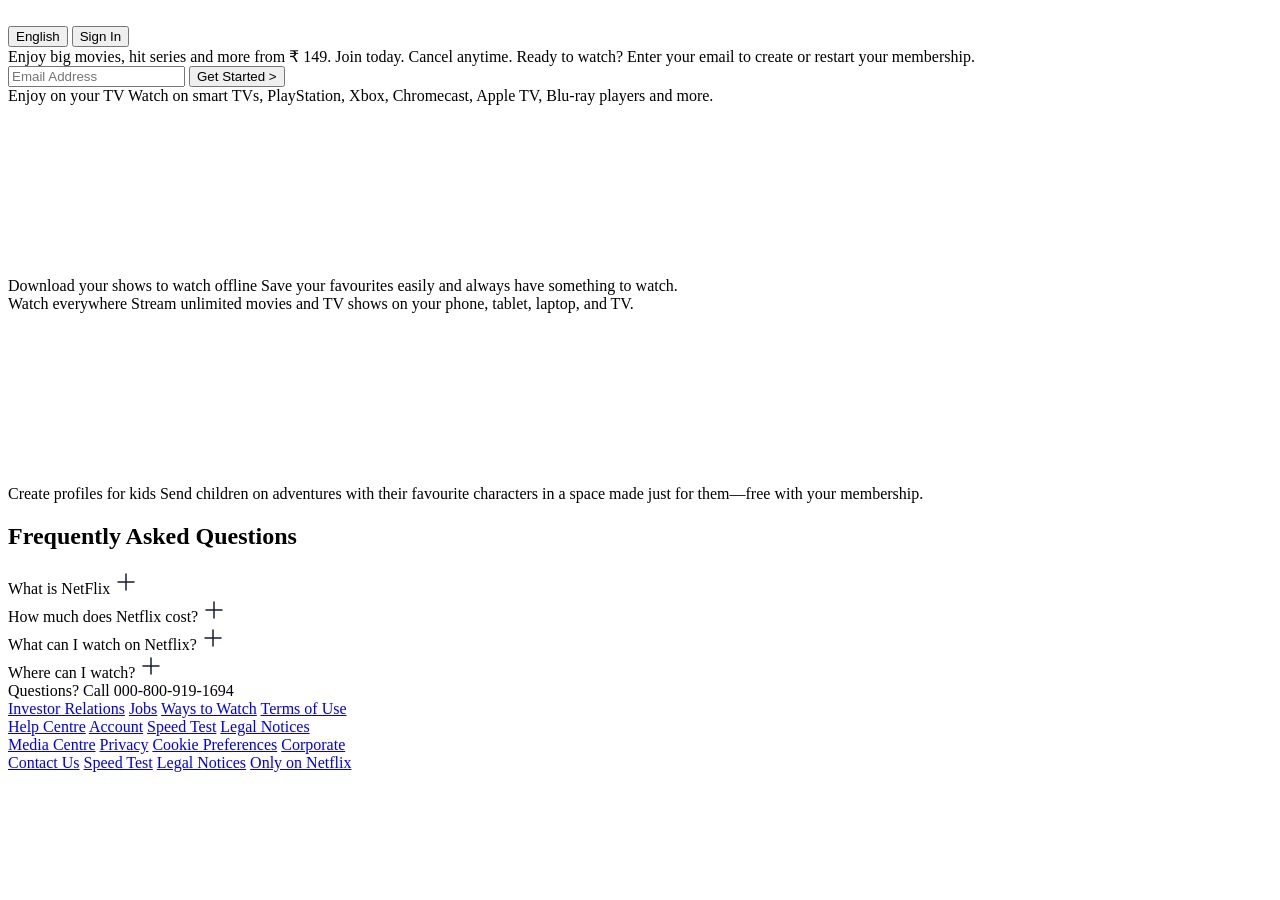
==== index.html @ dae77a24 "Add files via upload" ====
<!DOCTYPE html>
<html lang="en">

<head>
    <meta charset="UTF-8">
    <meta name="viewport" content="width=device-width, initial-scale=1.0">
    <title>Netflix India – Watch TV Shows Online, Watch Movies Online</title>
    <link rel="stylesheet" href="styles.css">
</head>

<body>

    <div class="main">
        <nav>
            <span><img width="53" src="logo.svg" alt=""></span>
            <div>
                <button class="btn">English</button>
                <button class="btn btn-red-sm">Sign In</button>
            </div>
        </nav>
        <div class="box">
        </div>
        <div class="hero">
            <span>Enjoy big movies, hit series and more from ₹ 149.</span>
            <span>Join today. Cancel anytime.</span>
            <span>Ready to watch? Enter your email to create or restart your membership.</span>
            <div class="hero-buttons">
                <input type="text" placeholder="Email Address">
                <button class="btn btn-red">Get Started &gt;</button>
            </div>
        </div>

        <div class="separation"></div>

    </div>

    <section class="first">
        <div>
            <span>Enjoy on your TV</span>
            <span>Watch on smart TVs, PlayStation, Xbox, Chromecast, Apple TV, Blu-ray players and more.</span>
        </div>

        <div class="secImg">
            <img src="https://assets.nflxext.com/ffe/siteui/acquisition/ourStory/fuji/desktop/tv.png" alt="">
            <video src="https://assets.nflxext.com/ffe/siteui/acquisition/ourStory/fuji/desktop/video-tv-in-0819.m4v"
                autoplay loop muted></video>
        </div>
    </section>
    <div class="separation"></div>

    <section class="first second">

        <div class="secImg">
            <img src="https://assets.nflxext.com/ffe/siteui/acquisition/ourStory/fuji/desktop/mobile-0819.jpg" alt="">

        </div>
        <div>
            <span>Download your shows to watch offline</span>
            <span>Save your favourites easily and always have something to watch.</span>
        </div>
    </section>

    <div class="separation"></div>
    <section class="first third">
        <div>
            <span>Watch everywhere</span>
            <span>Stream unlimited movies and TV shows on your phone, tablet, laptop, and TV.</span>
        </div>

        <div class="secImg">
            <img src="https://assets.nflxext.com/ffe/siteui/acquisition/ourStory/fuji/desktop/tv.png" alt="">
            <video src="https://assets.nflxext.com/ffe/siteui/acquisition/ourStory/fuji/desktop/video-devices-in.m4v"
                autoplay loop muted></video>
        </div>
    </section>
    <div class="separation"></div>


    <section class="first second">

        <div class="secImg">
            <img src="https://occ-0-2849-3646.1.nflxso.net/dnm/api/v6/19OhWN2dO19C9txTON9tvTFtefw/AAAABVr8nYuAg0xDpXDv0VI9HUoH7r2aGp4TKRCsKNQrMwxzTtr-NlwOHeS8bCI2oeZddmu3nMYr3j9MjYhHyjBASb1FaOGYZNYvPBCL.png?r=54d"
                alt="">

        </div>
        <div>
            <span>Create profiles for kids</span>
            <span>Send children on adventures with their favourite characters in a space made just for them—free with
                your membership.</span>
        </div>
    </section>

    <div class="separation"></div>

    <section class="faq">
        <h2>Frequently Asked Questions</h2>
        <div class="faqbox">
            <span>What is NetFlix</span>
            <svg width="24" height="24" viewBox="0 0 24 24" fill="white" xmlns="http://www.w3.org/2000/svg">
                <path d="M12 4V20" stroke="#141B34" stroke-width="1.5" stroke-linecap="round" stroke-linejoin="round" />
                <path d="M4 12H20" stroke="#141B34" stroke-width="1.5" stroke-linecap="round" stroke-linejoin="round" />
            </svg>

        </div>
        <div class="faqbox">
            <span>How much does Netflix cost?</span>
            <svg width="24" height="24" viewBox="0 0 24 24" fill="white" xmlns="http://www.w3.org/2000/svg">
                <path d="M12 4V20" stroke="#141B34" stroke-width="1.5" stroke-linecap="round" stroke-linejoin="round" />
                <path d="M4 12H20" stroke="#141B34" stroke-width="1.5" stroke-linecap="round" stroke-linejoin="round" />
            </svg>

        </div>
        <div class="faqbox">
            <span>What can I watch on Netflix?</span>
            <svg width="24" height="24" viewBox="0 0 24 24" fill="white" xmlns="http://www.w3.org/2000/svg">
                <path d="M12 4V20" stroke="#141B34" stroke-width="1.5" stroke-linecap="round" stroke-linejoin="round" />
                <path d="M4 12H20" stroke="#141B34" stroke-width="1.5" stroke-linecap="round" stroke-linejoin="round" />
            </svg>

        </div>
        <div class="faqbox">
            <span>Where can I watch?</span>
            <svg width="24" height="24" viewBox="0 0 24 24" fill="white" xmlns="http://www.w3.org/2000/svg">
                <path d="M12 4V20" stroke="#141B34" stroke-width="1.5" stroke-linecap="round" stroke-linejoin="round" />
                <path d="M4 12H20" stroke="#141B34" stroke-width="1.5" stroke-linecap="round" stroke-linejoin="round" />
            </svg>

        </div>
    </section>
    <div class="separation"></div>

    <footer>
        <div class="questions">
            Questions? Call 000-800-919-1694
        </div>
        <div class="footer">
            <div class="footer-item"> 
                <a href="faq">Investor Relations</a>
                <a href="faq">Jobs</a>
                <a href="faq">Ways to Watch</a>
                <a href="faq">Terms of Use</a>
            </div>

            <div class="footer-item"> 
                <a href="faq">Help Centre</a>
                <a href="faq">Account</a>
                <a href="faq">Speed Test</a>
                <a href="faq">Legal Notices</a>
            </div>
            <div class="footer-item">
                <a href="faq">Media Centre</a>
                <a href="faq">Privacy</a>
                <a href="faq">Cookie Preferences</a> 
                <a href="faq">Corporate</a>
            </div>

            <div class="footer-item">
                <a href="faq">Contact Us</a>
                <a href="faq">Speed Test</a> 
                <a href="faq">Legal Notices</a> 
                <a href="faq">Only on Netflix</a>
            </div>
        </div>
    </footer>
</body>

</html>
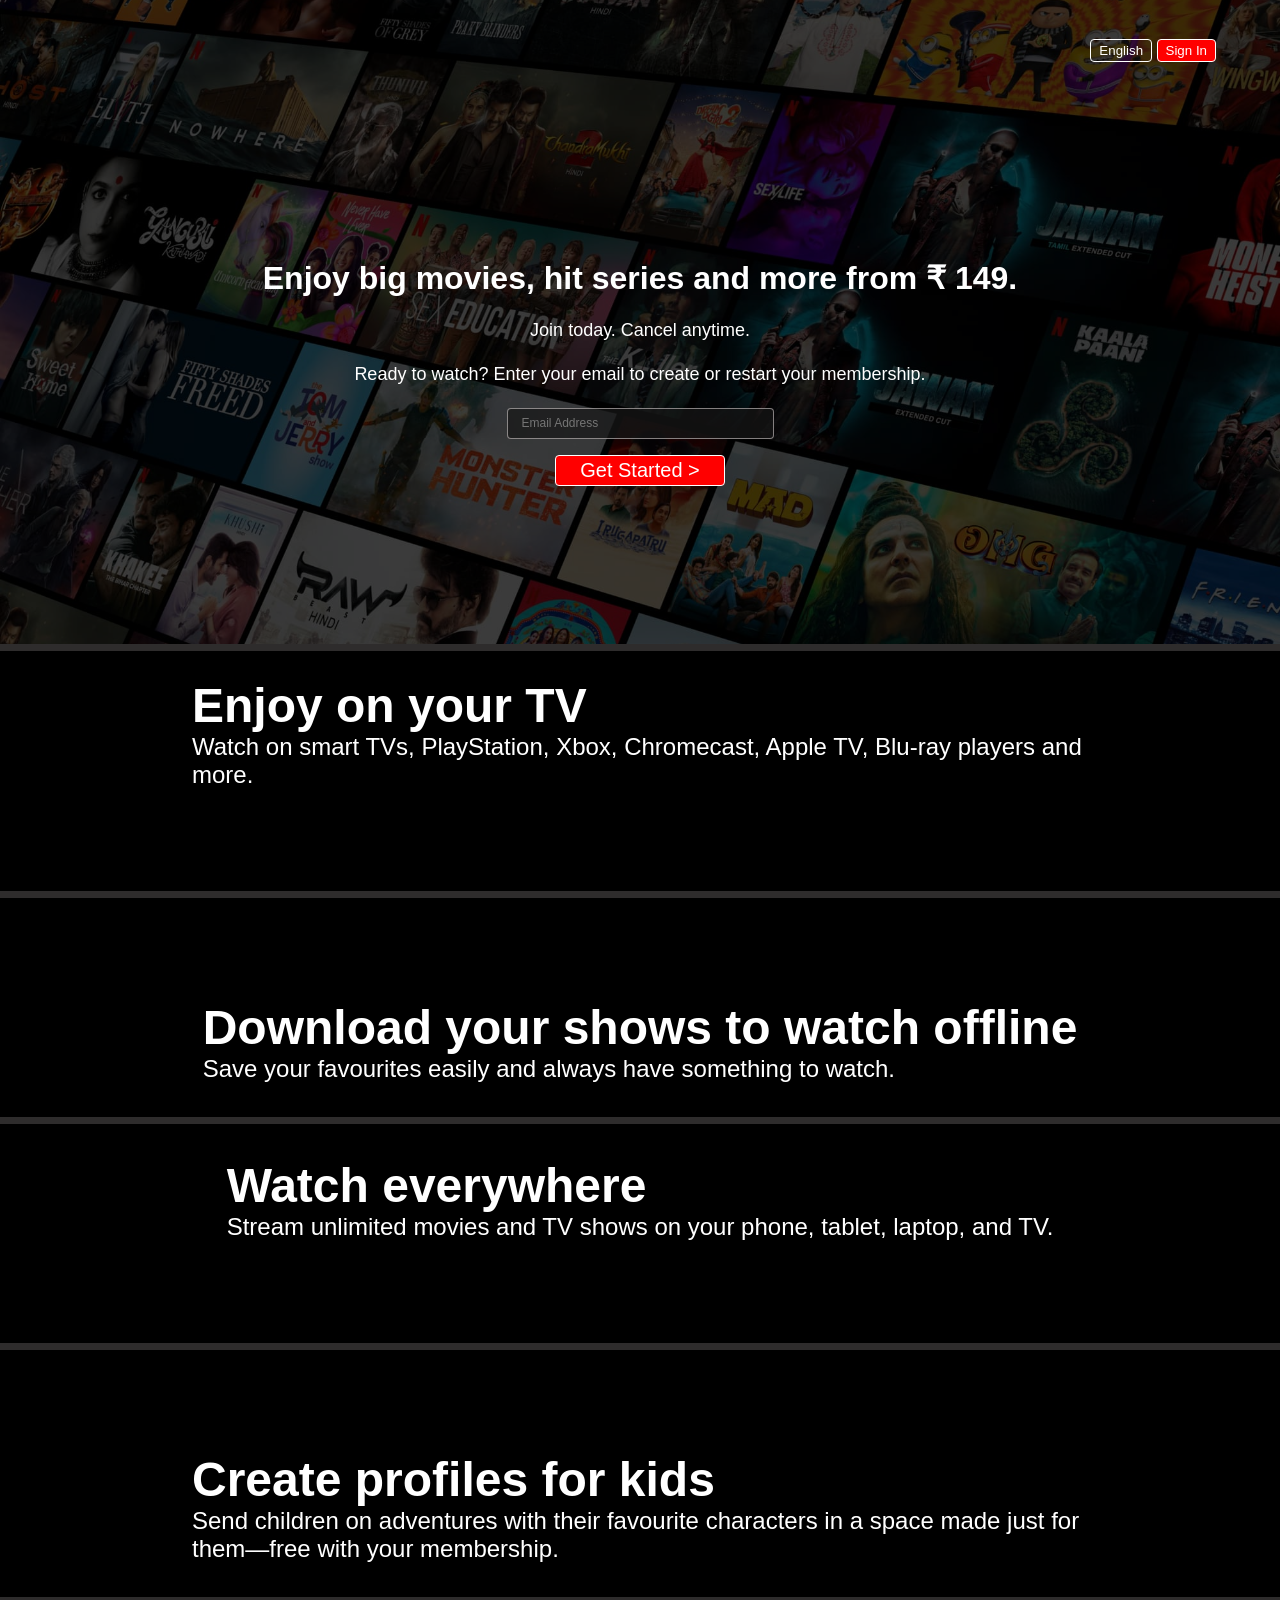
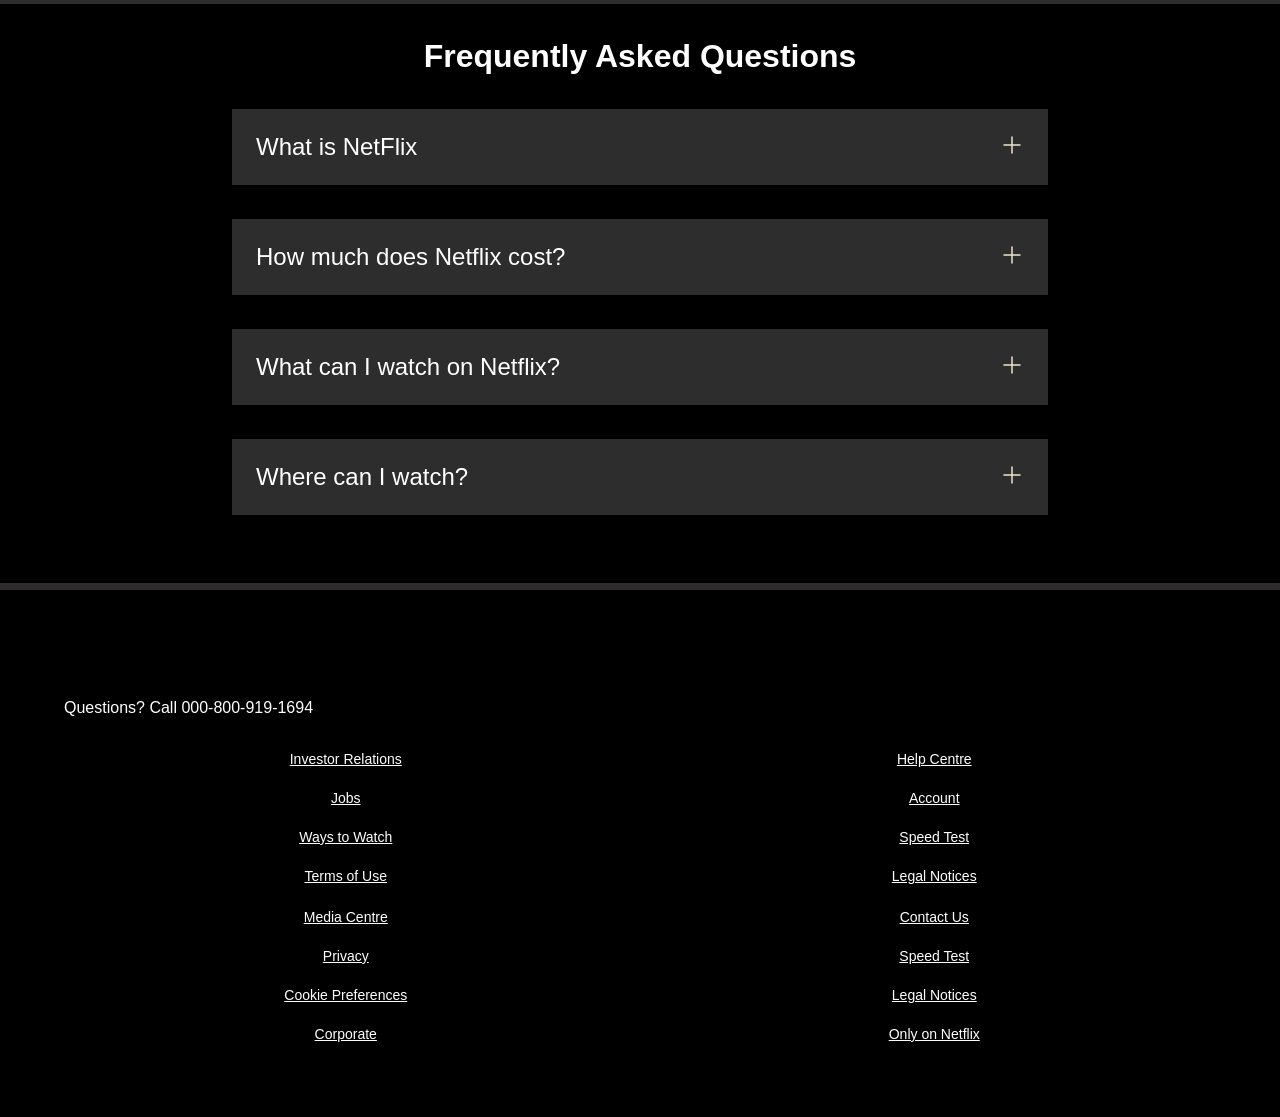
==== commit eb2aab94: "Update index.html" ====
--- a/index.html
+++ b/index.html
@@ -5,7 +5,7 @@
     <meta charset="UTF-8">
     <meta name="viewport" content="width=device-width, initial-scale=1.0">
     <title>Netflix India – Watch TV Shows Online, Watch Movies Online</title>
-    <link rel="stylesheet" href="styles.css">
+    <link rel="stylesheet" href="netflix clone/styles.css">
 </head>
 
 <body>
@@ -164,4 +164,4 @@
     </footer>
 </body>
 
-</html>+</html>
--- a/netflix clone/styles.css
+++ b/netflix clone/styles.css
@@ -0,0 +1,310 @@
+@import url('https://fonts.googleapis.com/css2?family=Martel+Sans:wght@600&family=Poppins:wght@300;400;700&display=swap');
+
+* {
+    padding: 0;
+    margin: 0;
+    font-family: 'Poppins', sans-serif;
+}
+
+body {
+    background-color: black;
+}
+
+.main {
+    background-image: url("bg.jpg");
+    background-position: center center;
+    background-size: max(1200px, 100vw);
+    background-repeat: no-repeat;
+    height: 644px;
+    position: relative;
+}
+
+.main .box {
+    height: 644px;
+    width: 100%;
+    opacity: 0.69;
+    position: absolute;
+    top: 0;
+    background-color: black;
+}
+
+nav {
+    max-width: 60vw;
+    justify-content: space-between;
+    margin: auto;
+    display: flex;
+    align-items: center;
+    height: 100px;
+}
+
+nav img {
+    color: red;
+    width: 130px;
+    position: relative;
+    z-index: 10;
+}
+
+nav button {
+    position: relative;
+    z-index: 10;
+}
+nav button:hover{
+    color: crimson;
+}
+
+.hero {
+    font-family: 'Martel Sans', sans-serif;
+    height: calc(100% - 100px);
+    display: flex;
+    align-items: center;
+    justify-content: center;
+    flex-direction: column;
+    color: white;
+    position: relative;
+    gap: 23px;
+    padding: 0 30px;
+}
+
+.hero> :nth-child(1) {
+    font-family: 'Poppins', sans-serif;
+    font-weight: bolder;
+    font-size: 48px;
+    text-align: center;
+}
+
+.hero> :nth-child(2) {
+    font-weight: 400;
+    font-size: 24px;
+    text-align: center;
+}
+
+.hero> :nth-child(3) {
+    font-weight: 400;
+    font-size: 20px;
+    text-align: center;
+}
+
+.separation {
+    height: 7px;
+    background-color: rgb(46, 44, 44);
+    position: relative;
+    z-index: 20;
+}
+
+.btn {
+    padding: 3px 8px;
+    font-weight: 400;
+    color: white;
+    background-color: rgba(248, 243, 243, 0.021);
+    border-radius: 4px;
+    border: 1px solid white;
+    cursor: pointer;
+
+}
+
+.btn-red {
+    background-color: red;
+    color: white;
+    padding: 3px 24px;
+    font-size: 20px;
+    border-radius: 4px;
+    font-weight: 400;
+}
+
+.btn-red-sm {
+    background-color: red;
+    color: white;
+}
+
+.hero-buttons {
+    display: flex;
+    align-items: center;
+    justify-content: center;
+    gap: 16px;
+}
+
+.main input {
+    padding: 7px 101px 8px 14px;
+    color: white;
+    font-size: 12px;
+    border-radius: 4px;
+    background-color: rgba(23, 23, 23, 0.7);
+    border: 1px solid rgba(246, 238, 238, 0.5);
+}
+
+.first {
+    display: flex;
+    justify-content: center;
+    max-width: 70vw;
+    margin: auto;
+    color: white;
+    justify-content: center;
+    align-items: center;
+}
+
+
+
+.secImg {
+    position: relative;
+}
+
+.secImg img {
+    width: 555px;
+    position: relative;
+    z-index: 10;
+}
+
+.secImg video {
+    position: absolute;
+    top: 51px;
+    right: 0;
+    width: 555px;
+}
+
+section.first>div {
+    display: flex;
+    flex-direction: column;
+    padding: 34px 0;
+}
+
+section.first>div :nth-child(1) {
+    font-size: 48px;
+    font-weight: bolder;
+}
+
+
+section.first>div :nth-child(2) {
+    font-size: 24px;
+
+}
+
+
+.faq h2 {
+    text-align: center;
+    font-size: 48px;
+}
+
+.faq {
+    background: black;
+    color: white;
+    padding: 34px;
+}
+
+.faqbox:hover {
+    background-color: #414141;
+    color: white;
+}
+
+.faqbox svg {
+    filter: invert(1);
+}
+
+.faqbox {
+    transition: all 1s ease-out;
+    font-size: 24px;
+    display: flex;
+    justify-content: space-between;
+    background-color: #2d2d2d;
+    padding: 24px;
+    max-width: 60vw;
+    margin: 34px auto;
+    cursor: pointer;
+}
+
+footer {
+    color: white;
+    max-width: 60vw;
+    margin: auto;
+    padding: 60px;
+}
+
+footer .questions {
+    padding: 34px 0;
+}
+
+
+.footer {
+    display: grid;
+    grid-template-columns: 1fr 1fr 1fr 1fr;
+    color: white;
+}
+
+
+
+@media screen and (max-width: 1300px) {
+
+    nav{
+        max-width: 90vw;
+    }
+
+    .first {
+        flex-wrap: wrap;
+    }
+
+    .secImg img {
+        width: 305px;
+    }
+
+    .secImg video {
+        width: 305px;
+    }
+
+    .hero> :nth-child(1) {
+        font-size: 32px;
+    }
+
+    .hero> :nth-child(2) {
+        font-size: 18px;
+    }
+
+    .hero> :nth-child(3) {
+        font-size: 18px;
+    }
+
+    .hero-buttons {
+        display: flex;
+        flex-direction: column;
+        align-items: center;
+        justify-content: center;
+        gap: 16px;
+    }
+
+    .faq h2 {
+        text-align: center;
+        font-size: 32px;
+    }
+
+    footer {
+        max-width: 90vw;
+        padding: 75px 0;
+    }
+
+    .footer-item{
+        align-items: center;
+    }
+ 
+
+}
+
+
+
+@media screen and (max-width: 1300px) {
+
+    .footer {
+        display: grid;
+        grid-template-columns: 1fr 1fr;
+        gap: 25px;
+    }
+}
+
+
+.footer a {
+    font-size: 14px;
+    color: white;
+}
+
+.footer-item {
+    display: flex;
+    flex-direction: column;
+    gap: 23px;
+}
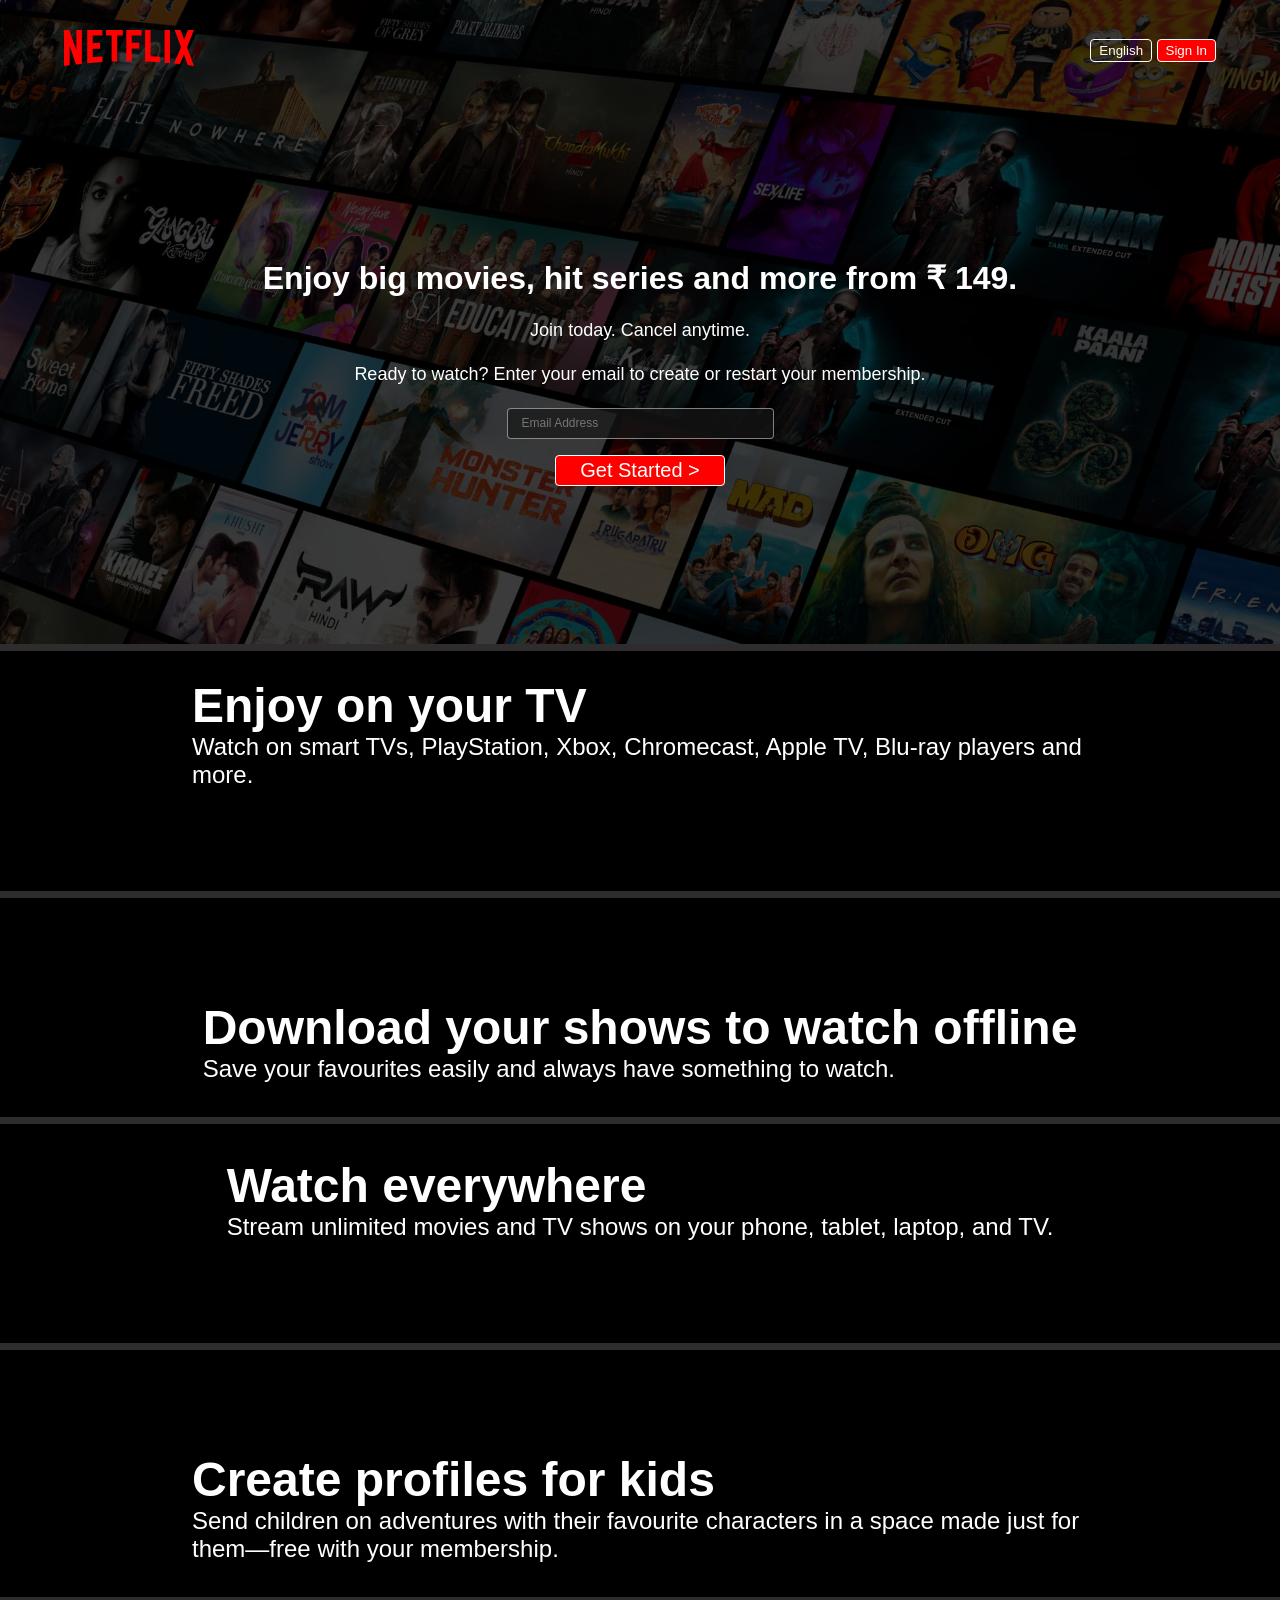
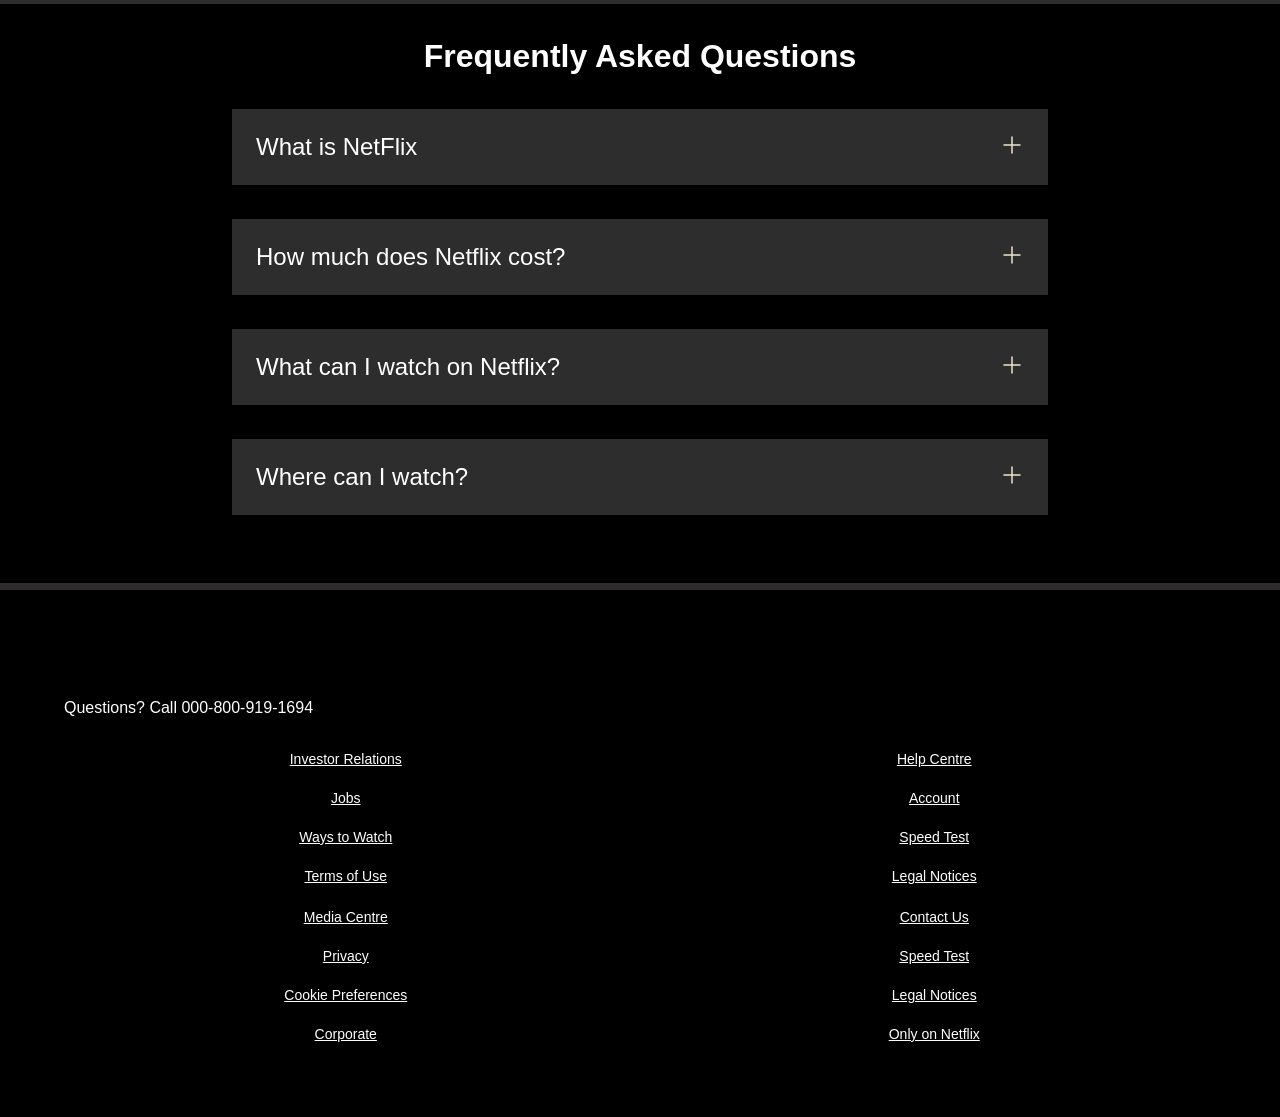
==== commit 470fca4f: "Update index.html" ====
--- a/index.html
+++ b/index.html
@@ -12,7 +12,7 @@
 
     <div class="main">
         <nav>
-            <span><img width="53" src="logo.svg" alt=""></span>
+            <span><img width="53" src="netflix clone/logo.svg" alt=""></span>
             <div>
                 <button class="btn">English</button>
                 <button class="btn btn-red-sm">Sign In</button>
